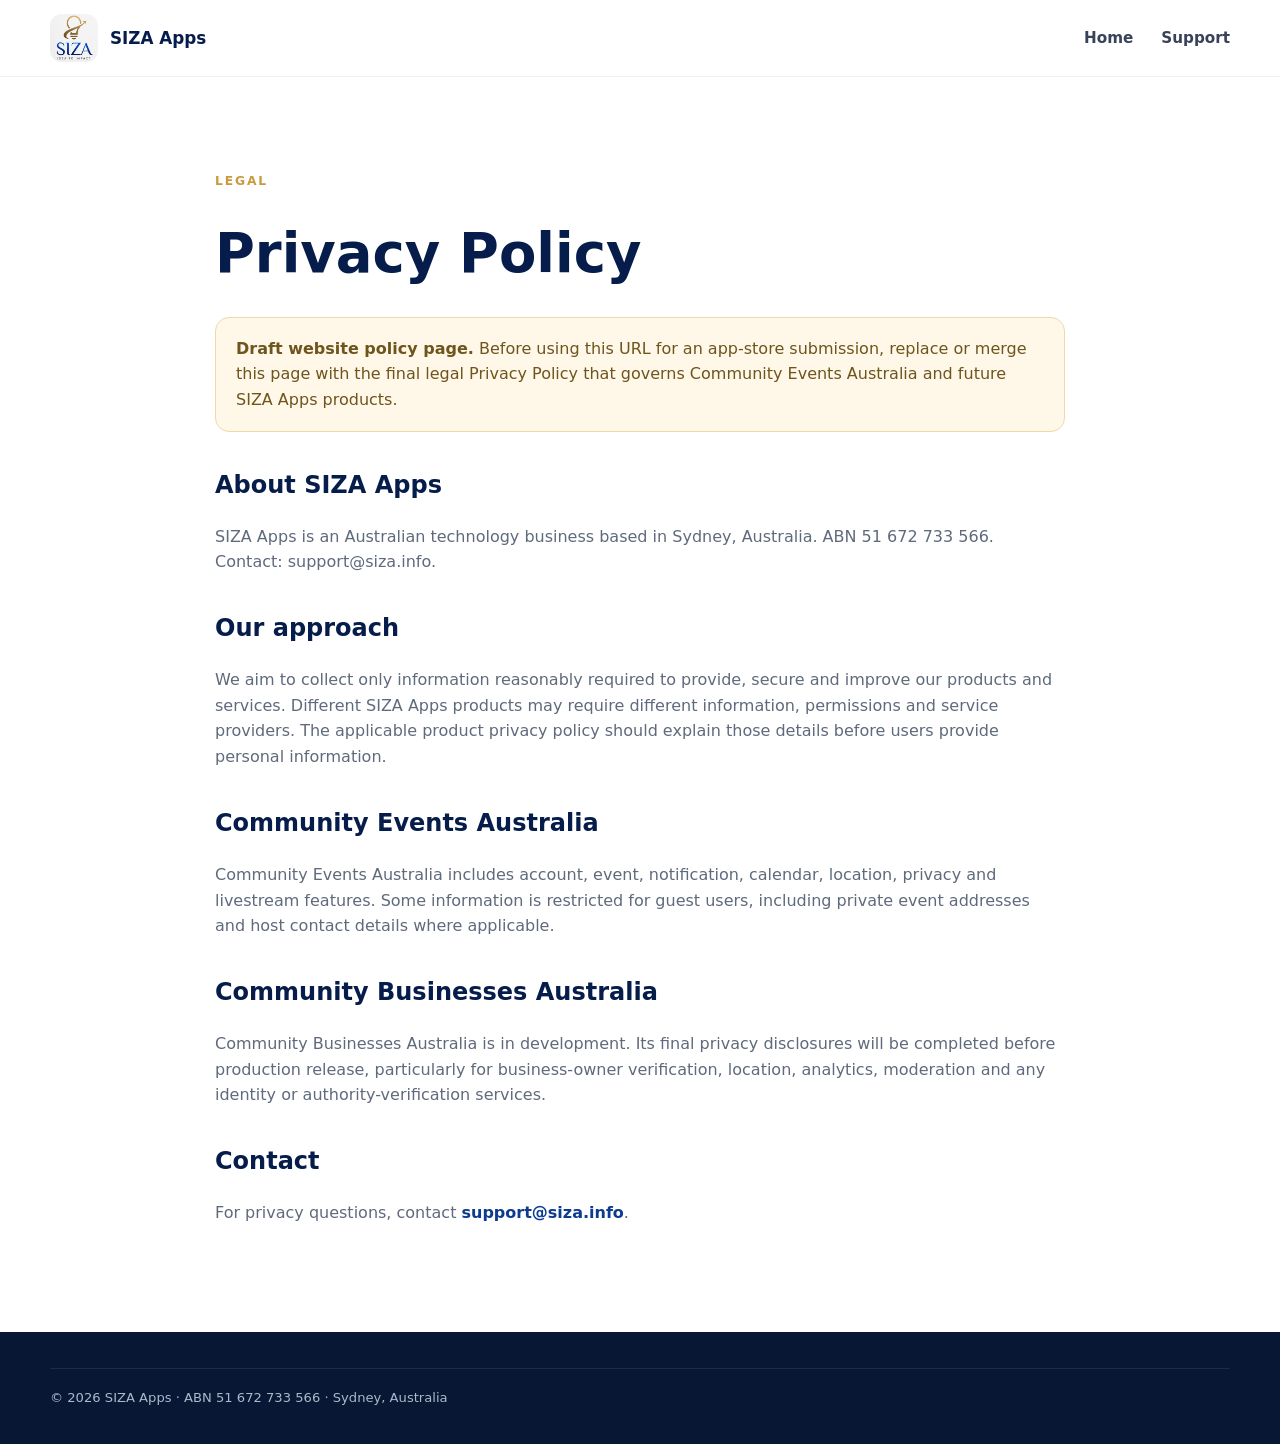
==== privacy.html @ bd419729 "Publish SIZA Apps website and fix app download link" ====
<!doctype html><html lang="en"><head><meta charset="utf-8"><meta name="viewport" content="width=device-width,initial-scale=1"><title>Privacy Policy | SIZA Apps</title><link rel="stylesheet" href="styles.css"></head><body>
<header class="site-header"><div class="container nav-wrap"><a class="brand" href="index.html"><img src="assets/siza-logo.jpg" alt="SIZA Apps"><span>SIZA Apps</span></a><nav class="site-nav" style="display:flex"><a href="index.html">Home</a><a href="support.html">Support</a></nav></div></header>
<main class="subpage"><div class="container content"><span class="section-kicker">Legal</span><h1>Privacy Policy</h1><div class="notice"><strong>Draft website policy page.</strong> Before using this URL for an app-store submission, replace or merge this page with the final legal Privacy Policy that governs Community Events Australia and future SIZA Apps products.</div>
<h2>About SIZA Apps</h2><p>SIZA Apps is an Australian technology business based in Sydney, Australia. ABN 51 672 733 566. Contact: support@siza.info.</p>
<h2>Our approach</h2><p>We aim to collect only information reasonably required to provide, secure and improve our products and services. Different SIZA Apps products may require different information, permissions and service providers. The applicable product privacy policy should explain those details before users provide personal information.</p>
<h2>Community Events Australia</h2><p>Community Events Australia includes account, event, notification, calendar, location, privacy and livestream features. Some information is restricted for guest users, including private event addresses and host contact details where applicable.</p>
<h2>Community Businesses Australia</h2><p>Community Businesses Australia is in development. Its final privacy disclosures will be completed before production release, particularly for business-owner verification, location, analytics, moderation and any identity or authority-verification services.</p>
<h2>Contact</h2><p>For privacy questions, contact <a class="text-link" href="mailto:support@siza.info">support@siza.info</a>.</p></div></main>
<footer class="site-footer"><div class="container footer-meta">© 2026 SIZA Apps · ABN 51 672 733 566 · Sydney, Australia</div></footer></body></html>
---- styles.css ----
:root{
  --blue:#0d3b8f;
  --blue-dark:#061d4b;
  --blue-mid:#1257c5;
  --gold:#c99a3f;
  --gold-light:#e3bf72;
  --ink:#162033;
  --muted:#647083;
  --cream:#fbfaf7;
  --line:#e5e8ef;
  --teal:#0b7e77;
  --white:#fff;
  --shadow:0 24px 70px rgba(11,36,84,.12);
  --radius:28px;
}
*{box-sizing:border-box}
html{scroll-behavior:smooth}
body{margin:0;font-family:Inter,ui-sans-serif,system-ui,-apple-system,BlinkMacSystemFont,"Segoe UI",sans-serif;color:var(--ink);background:#fff;line-height:1.6}
img{max-width:100%;display:block}
a{color:inherit;text-decoration:none}
.container{width:min(1180px,calc(100% - 40px));margin:0 auto}
.site-header{position:sticky;top:0;z-index:50;background:rgba(255,255,255,.92);backdrop-filter:blur(16px);border-bottom:1px solid rgba(13,59,143,.08)}
.nav-wrap{min-height:76px;display:flex;align-items:center;justify-content:space-between;gap:24px}
.brand{display:flex;align-items:center;gap:12px;font-weight:800;color:var(--blue-dark);font-size:1.05rem}.brand img{width:48px;height:48px;object-fit:cover;border-radius:12px}
.site-nav{display:flex;align-items:center;gap:28px;font-size:.95rem;font-weight:650}.site-nav a{color:#384359}.site-nav a:hover{color:var(--blue)}.nav-cta{padding:11px 17px;border-radius:999px;background:var(--blue);color:white!important;box-shadow:0 8px 25px rgba(13,59,143,.2)}
.nav-toggle{display:none;border:1px solid var(--line);background:#fff;border-radius:12px;padding:8px 12px;font-weight:700}
.hero{position:relative;overflow:hidden;padding:100px 0 90px;background:linear-gradient(135deg,#fff 0%,#faf8f2 54%,#f4f7ff 100%)}
.hero-grid{display:grid;grid-template-columns:1.05fr .95fr;gap:72px;align-items:center}.hero-copy{position:relative;z-index:2}.eyebrow,.section-kicker{display:inline-block;text-transform:uppercase;letter-spacing:.15em;font-weight:800;font-size:.77rem;color:var(--gold);margin-bottom:18px}.section-kicker.light{color:#f2cf82}
.hero h1{font-size:clamp(3.5rem,7vw,6.7rem);line-height:.94;letter-spacing:-.055em;margin:0 0 28px;color:var(--blue-dark)}.hero h1 span{background:linear-gradient(120deg,var(--gold),#9f7125);-webkit-background-clip:text;background-clip:text;color:transparent}.hero-lead{font-size:1.28rem;max-width:650px;color:#4e5b70;margin:0 0 30px}.hero-actions{display:flex;gap:14px;flex-wrap:wrap}.btn{display:inline-flex;align-items:center;justify-content:center;min-height:50px;padding:0 20px;border-radius:14px;font-weight:800;transition:.2s ease}.btn:hover{transform:translateY(-2px)}.btn-primary{background:linear-gradient(135deg,var(--blue),var(--blue-mid));color:white;box-shadow:0 12px 28px rgba(18,87,197,.22)}.btn-secondary{border:1px solid #cdd5e2;background:#fff;color:var(--blue-dark)}.hero-note{margin-top:26px;color:#7a8494;font-size:.93rem}.hero-card{background:#fff;padding:24px;border-radius:34px;box-shadow:var(--shadow);border:1px solid rgba(201,154,63,.15);transform:rotate(1deg)}.hero-card img{border-radius:22px}
.hero-glow{position:absolute;border-radius:50%;filter:blur(10px);opacity:.5}.hero-glow-a{width:360px;height:360px;background:rgba(201,154,63,.16);right:-130px;top:80px}.hero-glow-b{width:280px;height:280px;background:rgba(18,87,197,.10);left:-100px;bottom:-50px}
.section{padding:94px 0}.intro-strip{padding:70px 0;background:var(--blue-dark);color:white}.intro-grid{display:grid;grid-template-columns:.9fr 1.1fr;gap:80px;align-items:start}.intro-grid h2{margin:0;font-size:2.3rem;line-height:1.15}.intro-grid p{margin:34px 0 0;color:#cfd8ea;font-size:1.12rem}.section-heading{max-width:760px;margin-bottom:44px}.section-heading h2,.about-card h2,.showcase-copy h2,.vision-section h2,.contact-card h2{font-size:clamp(2.2rem,4vw,3.6rem);line-height:1.07;letter-spacing:-.035em;margin:0 0 16px;color:var(--blue-dark)}.section-heading p{font-size:1.08rem;color:var(--muted);margin:0}
.product-card{border:1px solid var(--line);border-radius:var(--radius);overflow:hidden;background:white;box-shadow:0 18px 50px rgba(20,43,90,.08);margin-bottom:36px}.product-live{display:grid;grid-template-columns:.95fr 1.25fr}.product-copy{padding:48px}.product-copy h3{font-size:2.35rem;line-height:1.1;margin:12px 0 8px;color:var(--blue-dark)}.product-tagline{font-size:1.15rem;font-weight:750;color:var(--teal);margin:0 0 18px}.product-copy>p:not(.product-tagline){color:var(--muted)}.status-pill{display:inline-flex;padding:7px 11px;border-radius:999px;font-size:.74rem;text-transform:uppercase;letter-spacing:.09em;font-weight:900}.status-pill.live{background:#e8f8ef;color:#087d43}.status-pill.building{background:#fff4da;color:#8f6309}.landscape-media{display:flex;align-items:center;background:#f4fbfa}.landscape-media img{width:100%;height:100%;object-fit:cover}.feature-grid{display:grid;grid-template-columns:1fr 1fr;gap:12px;margin:26px 0}.feature-grid div{padding:14px 0;border-bottom:1px solid var(--line)}.feature-grid strong,.feature-grid span{display:block}.feature-grid strong{font-size:.94rem}.feature-grid span{font-size:.82rem;color:#7b8493;margin-top:2px}.product-actions{display:flex;gap:18px;align-items:center;flex-wrap:wrap;margin-top:26px}.text-link{font-weight:800;color:var(--blue)}
.business-card{display:grid;grid-template-columns:.72fr 1.28fr;background:linear-gradient(135deg,#f8f6ef,#fff)}.business-visual{min-height:100%;display:flex;flex-direction:column;align-items:center;justify-content:center;gap:20px;background:radial-gradient(circle at 30% 30%,rgba(201,154,63,.22),transparent 35%),linear-gradient(145deg,var(--blue-dark),#0f4aa2);padding:40px}.directory-icon{width:160px;height:160px;border-radius:38px;border:2px solid rgba(255,255,255,.3);display:grid;place-items:center;font-size:3.8rem;font-weight:900;color:white;box-shadow:inset 0 0 0 12px rgba(255,255,255,.05)}.business-bars{display:flex;gap:10px}.business-bars span{width:32px;height:8px;border-radius:99px;background:var(--gold-light)}
.vision-section{background:linear-gradient(135deg,var(--blue-dark),#0c3d8f);color:white}.vision-grid{display:grid;grid-template-columns:1fr .85fr;gap:80px;align-items:center}.vision-section h2{color:white}.vision-section p{color:#d2dcf0;font-size:1.08rem}.ecosystem{display:flex;flex-direction:column;align-items:center;gap:8px}.eco-node{width:min(100%,390px);padding:15px 22px;border:1px solid rgba(255,255,255,.15);border-radius:16px;background:rgba(255,255,255,.07);text-align:center;font-weight:800}.eco-node.accent{background:linear-gradient(135deg,#d1a64d,#b58128);color:#15100a;border:none}.ecosystem>span{color:#dcb761;font-weight:900}
.showcase-grid{display:grid;grid-template-columns:.9fr 1.1fr;gap:70px;align-items:center}.showcase-media img{border-radius:26px;box-shadow:var(--shadow)}.check-list{list-style:none;padding:0;margin:28px 0 0}.check-list li{position:relative;padding:10px 0 10px 34px;border-bottom:1px solid var(--line)}.check-list li:before{content:"✓";position:absolute;left:0;top:10px;width:22px;height:22px;border-radius:50%;display:grid;place-items:center;background:#eaf5ef;color:#0b8148;font-size:.8rem;font-weight:900}
.roadmap-section{background:#fbfcff}.roadmap-grid{display:grid;grid-template-columns:repeat(4,1fr);gap:18px}.roadmap-step{background:white;border:1px solid var(--line);border-radius:22px;padding:28px;min-height:270px;box-shadow:0 12px 35px rgba(20,43,90,.05)}.step-no{font-size:2.4rem;font-weight:900;color:#dce3ef;display:block}.step-status{display:inline-block;margin:12px 0 20px;padding:5px 8px;border-radius:7px;font-size:.7rem;text-transform:uppercase;letter-spacing:.08em;font-weight:900}.step-status.done{background:#e8f8ef;color:#087d43}.step-status.progress{background:#fff4da;color:#8f6309}.step-status.planned{background:#edf3ff;color:#265bad}.step-status.future{background:#f2edf9;color:#6b49a0}.roadmap-step h3{font-size:1.6rem;margin:0 0 5px;color:var(--blue-dark)}.roadmap-step p{font-weight:800;margin:0 0 14px}.roadmap-step small{color:var(--muted)}
.about-section{padding-top:105px}.about-grid{display:grid;grid-template-columns:1.2fr .8fr;gap:34px}.about-card,.details-card{border-radius:var(--radius);padding:44px}.about-card{background:#f8f9fc}.about-card p{color:var(--muted);font-size:1.05rem}.details-card{background:var(--blue-dark);color:white}.details-card div{display:flex;justify-content:space-between;gap:24px;padding:16px 0;border-bottom:1px solid rgba(255,255,255,.12)}.details-card div:last-child{border-bottom:0}.details-card span{color:#aebbd2}.details-card strong{text-align:right}
.contact-section{padding-top:20px}.contact-card{background:linear-gradient(135deg,#0a2b6d,#0d4aa7);color:white;border-radius:32px;padding:48px;display:flex;justify-content:space-between;gap:40px;align-items:center}.contact-card h2{color:white;max-width:700px}.contact-card p{color:#d5def0}.contact-actions{display:flex;flex-direction:column;gap:12px;min-width:245px}.btn-gold{background:linear-gradient(135deg,#dfb85d,#bf8d32);color:#15100a}.btn-ghost{border:1px solid rgba(255,255,255,.28);color:white}
.site-footer{padding:36px 0;background:#071734;color:#aeb8ca}.footer-grid{display:grid;grid-template-columns:auto 1fr;gap:26px;align-items:center}.footer-brand{display:flex;align-items:center;gap:12px;color:white}.footer-brand img{width:52px;height:52px;object-fit:cover;border-radius:12px}.footer-brand div{display:flex;flex-direction:column}.footer-brand span{font-size:.78rem;color:#c8d0dc}.footer-links{display:flex;justify-content:flex-end;gap:22px;font-size:.9rem}.footer-links a:hover{color:white}.footer-meta{grid-column:1/-1;border-top:1px solid rgba(255,255,255,.09);padding-top:18px;font-size:.82rem}
.subpage{min-height:70vh;padding:90px 0}.subpage .content{max-width:850px}.subpage h1{font-size:3.4rem;color:var(--blue-dark);margin:0 0 20px}.subpage h2{margin-top:34px;color:var(--blue-dark)}.subpage p,.subpage li{color:#5f6a7c}.notice{padding:18px 20px;border-radius:14px;background:#fff8e8;border:1px solid #eed9a9;color:#6e541d}
.reveal{opacity:0;transform:translateY(20px);transition:opacity .7s ease,transform .7s ease}.reveal.visible{opacity:1;transform:none}.delay-1{transition-delay:.08s}.delay-2{transition-delay:.16s}.delay-3{transition-delay:.24s}
@media (max-width:980px){.site-nav{display:none;position:absolute;top:76px;left:20px;right:20px;flex-direction:column;align-items:stretch;gap:4px;padding:16px;background:white;border:1px solid var(--line);border-radius:16px;box-shadow:var(--shadow)}.site-nav.open{display:flex}.site-nav a{padding:10px 12px}.nav-toggle{display:block}.hero{padding-top:70px}.hero-grid,.intro-grid,.product-live,.business-card,.vision-grid,.showcase-grid,.about-grid{grid-template-columns:1fr}.hero-card{max-width:620px}.product-media{order:-1}.business-visual{min-height:320px}.roadmap-grid{grid-template-columns:1fr 1fr}.contact-card{flex-direction:column;align-items:flex-start}.contact-actions{width:100%;flex-direction:row;flex-wrap:wrap}.footer-grid{grid-template-columns:1fr}.footer-links{justify-content:flex-start}.footer-meta{grid-column:auto}}
@media (max-width:650px){.container{width:min(100% - 28px,1180px)}.hero{padding:56px 0 62px}.hero h1{font-size:3.5rem}.section{padding:68px 0}.intro-strip{padding:54px 0}.product-copy{padding:28px 22px}.product-copy h3{font-size:1.9rem}.feature-grid{grid-template-columns:1fr}.roadmap-grid{grid-template-columns:1fr}.roadmap-step{min-height:auto}.about-card,.details-card,.contact-card{padding:28px 22px}.details-card div{flex-direction:column;gap:3px}.details-card strong{text-align:left}.contact-actions{flex-direction:column}.btn{width:100%}.footer-links{flex-wrap:wrap}.hero-actions{flex-direction:column}.hero-card{padding:12px;border-radius:22px}.showcase-media{order:2}}
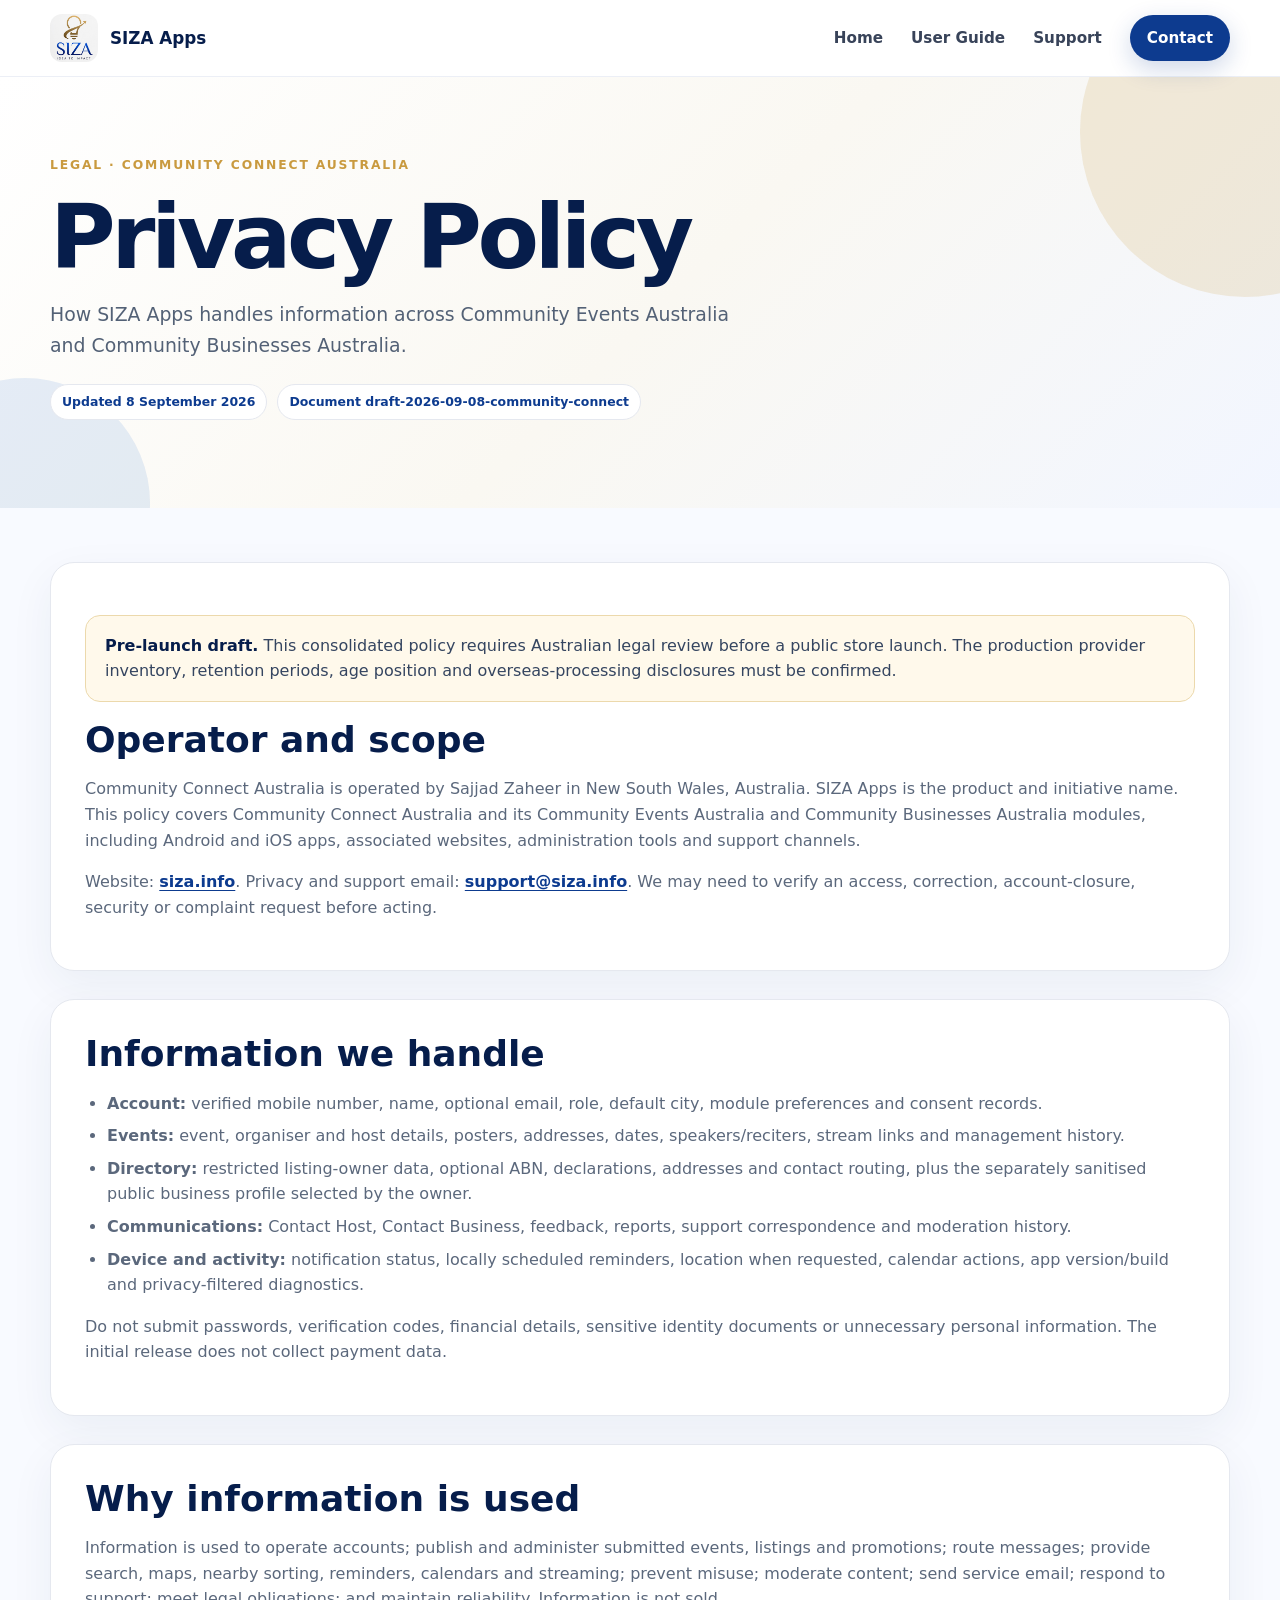
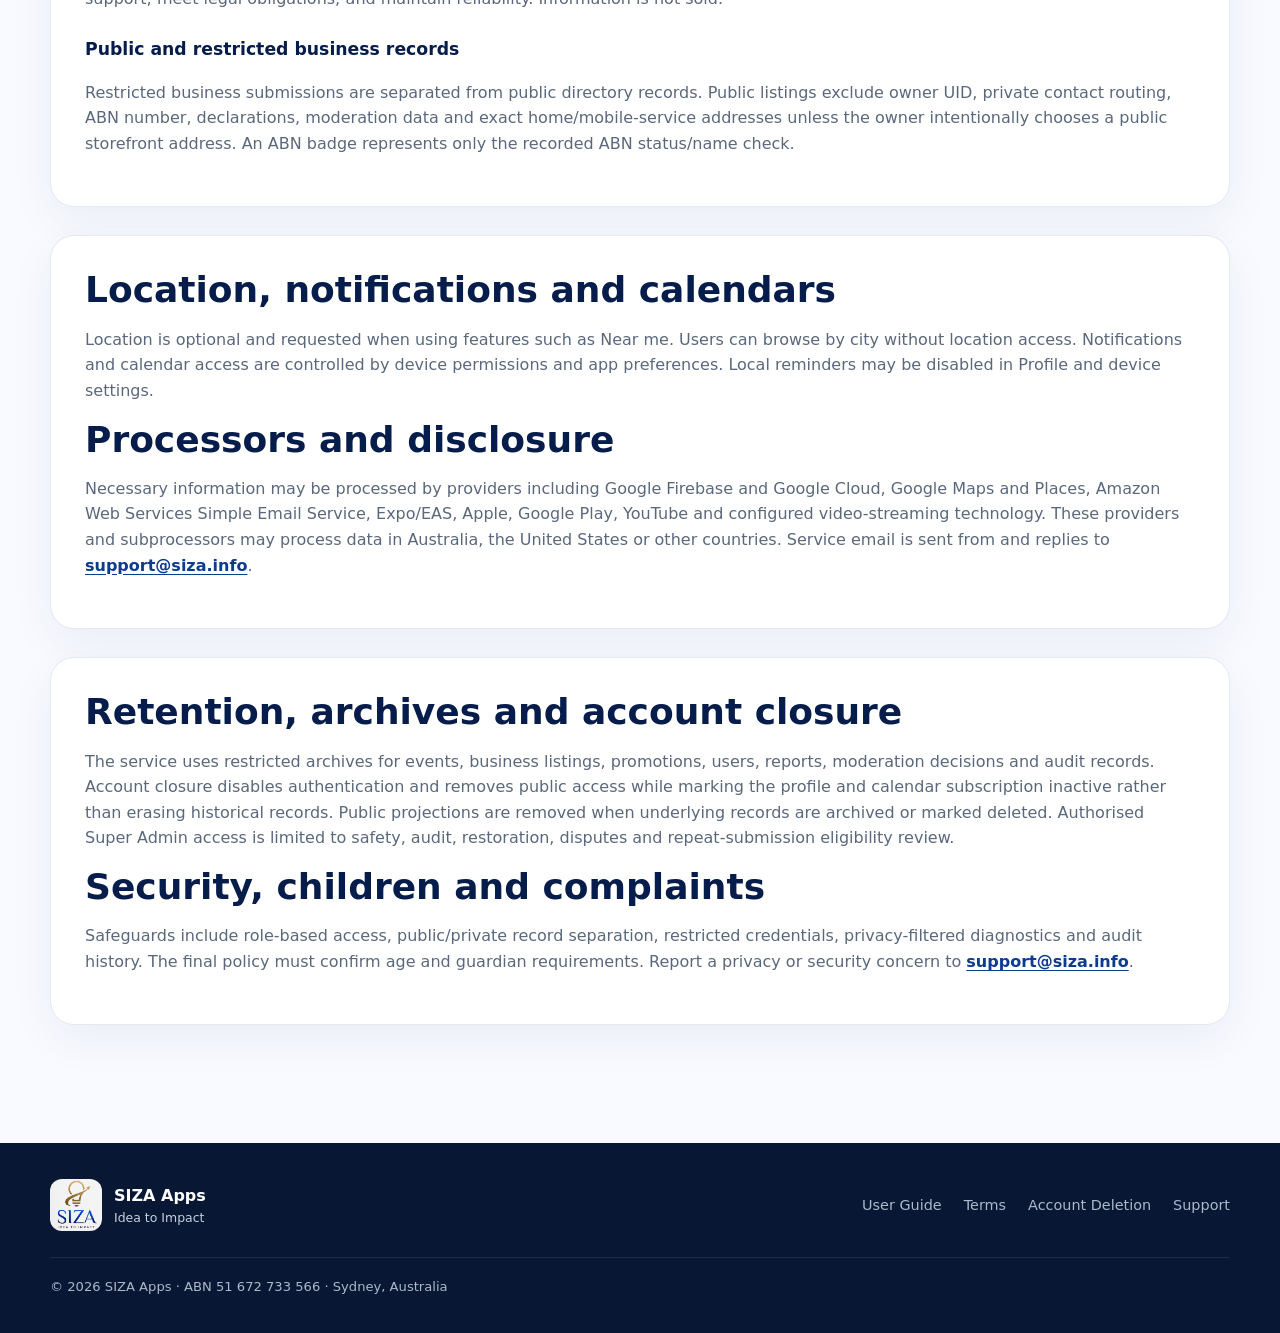
==== commit 5e82c04c: "Publish SIZA-themed Community Connect documentation" ====
--- a/privacy.html
+++ b/privacy.html
@@ -1,9 +1,9 @@
-<!doctype html><html lang="en"><head><meta charset="utf-8"><meta name="viewport" content="width=device-width,initial-scale=1"><title>Privacy Policy | SIZA Apps</title><link rel="stylesheet" href="styles.css"></head><body>
-<header class="site-header"><div class="container nav-wrap"><a class="brand" href="index.html"><img src="assets/siza-logo.jpg" alt="SIZA Apps"><span>SIZA Apps</span></a><nav class="site-nav" style="display:flex"><a href="index.html">Home</a><a href="support.html">Support</a></nav></div></header>
-<main class="subpage"><div class="container content"><span class="section-kicker">Legal</span><h1>Privacy Policy</h1><div class="notice"><strong>Draft website policy page.</strong> Before using this URL for an app-store submission, replace or merge this page with the final legal Privacy Policy that governs Community Events Australia and future SIZA Apps products.</div>
-<h2>About SIZA Apps</h2><p>SIZA Apps is an Australian technology business based in Sydney, Australia. ABN 51 672 733 566. Contact: support@siza.info.</p>
-<h2>Our approach</h2><p>We aim to collect only information reasonably required to provide, secure and improve our products and services. Different SIZA Apps products may require different information, permissions and service providers. The applicable product privacy policy should explain those details before users provide personal information.</p>
-<h2>Community Events Australia</h2><p>Community Events Australia includes account, event, notification, calendar, location, privacy and livestream features. Some information is restricted for guest users, including private event addresses and host contact details where applicable.</p>
-<h2>Community Businesses Australia</h2><p>Community Businesses Australia is in development. Its final privacy disclosures will be completed before production release, particularly for business-owner verification, location, analytics, moderation and any identity or authority-verification services.</p>
-<h2>Contact</h2><p>For privacy questions, contact <a class="text-link" href="mailto:support@siza.info">support@siza.info</a>.</p></div></main>
-<footer class="site-footer"><div class="container footer-meta">© 2026 SIZA Apps · ABN 51 672 733 566 · Sydney, Australia</div></footer></body></html>
+<!doctype html><html lang="en"><head><meta charset="utf-8"><meta name="viewport" content="width=device-width,initial-scale=1"><meta name="theme-color" content="#0d3b8f"><title>Privacy Policy | Community Connect Australia | SIZA Apps</title><link rel="icon" href="assets/siza-logo.jpg"><link rel="stylesheet" href="styles.css"><link rel="stylesheet" href="docs/docs.css"></head><body>
+<header class="site-header"><div class="container nav-wrap"><a class="brand" href="index.html"><img src="assets/siza-logo.jpg" alt="SIZA Apps"><span>SIZA Apps</span></a><button class="nav-toggle" aria-expanded="false" aria-controls="site-nav">Menu</button><nav id="site-nav" class="site-nav"><a href="index.html">Home</a><a href="docs/user-guide.html">User Guide</a><a href="support.html">Support</a><a class="nav-cta" href="mailto:support@siza.info">Contact</a></nav></div></header>
+<main><section class="docs-hero"><div class="container"><span class="section-kicker">Legal · Community Connect Australia</span><h1>Privacy Policy</h1><p>How SIZA Apps handles information across Community Events Australia and Community Businesses Australia.</p><div class="docs-meta"><span class="docs-pill">Updated 8 September 2026</span><span class="docs-pill">Document draft-2026-09-08-community-connect</span></div></div></section><section class="docs-main"><div class="container docs-content">
+<section class="doc-section"><div class="callout gold"><strong>Pre-launch draft.</strong> This consolidated policy requires Australian legal review before a public store launch. The production provider inventory, retention periods, age position and overseas-processing disclosures must be confirmed.</div><h2>Operator and scope</h2><p>Community Connect Australia is operated by Sajjad Zaheer in New South Wales, Australia. SIZA Apps is the product and initiative name. This policy covers Community Connect Australia and its Community Events Australia and Community Businesses Australia modules, including Android and iOS apps, associated websites, administration tools and support channels.</p><p>Website: <a href="https://siza.info">siza.info</a>. Privacy and support email: <a href="mailto:support@siza.info">support@siza.info</a>. We may need to verify an access, correction, account-closure, security or complaint request before acting.</p></section>
+<section class="doc-section"><h2>Information we handle</h2><ul><li><strong>Account:</strong> verified mobile number, name, optional email, role, default city, module preferences and consent records.</li><li><strong>Events:</strong> event, organiser and host details, posters, addresses, dates, speakers/reciters, stream links and management history.</li><li><strong>Directory:</strong> restricted listing-owner data, optional ABN, declarations, addresses and contact routing, plus the separately sanitised public business profile selected by the owner.</li><li><strong>Communications:</strong> Contact Host, Contact Business, feedback, reports, support correspondence and moderation history.</li><li><strong>Device and activity:</strong> notification status, locally scheduled reminders, location when requested, calendar actions, app version/build and privacy-filtered diagnostics.</li></ul><p>Do not submit passwords, verification codes, financial details, sensitive identity documents or unnecessary personal information. The initial release does not collect payment data.</p></section>
+<section class="doc-section"><h2>Why information is used</h2><p>Information is used to operate accounts; publish and administer submitted events, listings and promotions; route messages; provide search, maps, nearby sorting, reminders, calendars and streaming; prevent misuse; moderate content; send service email; respond to support; meet legal obligations; and maintain reliability. Information is not sold.</p><h3>Public and restricted business records</h3><p>Restricted business submissions are separated from public directory records. Public listings exclude owner UID, private contact routing, ABN number, declarations, moderation data and exact home/mobile-service addresses unless the owner intentionally chooses a public storefront address. An ABN badge represents only the recorded ABN status/name check.</p></section>
+<section class="doc-section"><h2>Location, notifications and calendars</h2><p>Location is optional and requested when using features such as Near me. Users can browse by city without location access. Notifications and calendar access are controlled by device permissions and app preferences. Local reminders may be disabled in Profile and device settings.</p><h2>Processors and disclosure</h2><p>Necessary information may be processed by providers including Google Firebase and Google Cloud, Google Maps and Places, Amazon Web Services Simple Email Service, Expo/EAS, Apple, Google Play, YouTube and configured video-streaming technology. These providers and subprocessors may process data in Australia, the United States or other countries. Service email is sent from and replies to <a href="mailto:support@siza.info">support@siza.info</a>.</p></section>
+<section class="doc-section"><h2>Retention, archives and account closure</h2><p>The service uses restricted archives for events, business listings, promotions, users, reports, moderation decisions and audit records. Account closure disables authentication and removes public access while marking the profile and calendar subscription inactive rather than erasing historical records. Public projections are removed when underlying records are archived or marked deleted. Authorised Super Admin access is limited to safety, audit, restoration, disputes and repeat-submission eligibility review.</p><h2>Security, children and complaints</h2><p>Safeguards include role-based access, public/private record separation, restricted credentials, privacy-filtered diagnostics and audit history. The final policy must confirm age and guardian requirements. Report a privacy or security concern to <a href="mailto:support@siza.info">support@siza.info</a>.</p></section>
+</div></section></main><footer class="site-footer"><div class="container footer-grid"><div class="footer-brand"><img src="assets/siza-logo.jpg" alt="SIZA Apps"><div><strong>SIZA Apps</strong><span>Idea to Impact</span></div></div><div class="footer-links"><a href="docs/user-guide.html">User Guide</a><a href="terms.html">Terms</a><a href="delete-account.html">Account Deletion</a><a href="support.html">Support</a></div><div class="footer-meta">© 2026 SIZA Apps · ABN 51 672 733 566 · Sydney, Australia</div></div></footer><script src="script.js"></script></body></html>
--- a/styles.css
+++ b/styles.css
@@ -40,4 +40,4 @@
 .subpage{min-height:70vh;padding:90px 0}.subpage .content{max-width:850px}.subpage h1{font-size:3.4rem;color:var(--blue-dark);margin:0 0 20px}.subpage h2{margin-top:34px;color:var(--blue-dark)}.subpage p,.subpage li{color:#5f6a7c}.notice{padding:18px 20px;border-radius:14px;background:#fff8e8;border:1px solid #eed9a9;color:#6e541d}
 .reveal{opacity:0;transform:translateY(20px);transition:opacity .7s ease,transform .7s ease}.reveal.visible{opacity:1;transform:none}.delay-1{transition-delay:.08s}.delay-2{transition-delay:.16s}.delay-3{transition-delay:.24s}
 @media (max-width:980px){.site-nav{display:none;position:absolute;top:76px;left:20px;right:20px;flex-direction:column;align-items:stretch;gap:4px;padding:16px;background:white;border:1px solid var(--line);border-radius:16px;box-shadow:var(--shadow)}.site-nav.open{display:flex}.site-nav a{padding:10px 12px}.nav-toggle{display:block}.hero{padding-top:70px}.hero-grid,.intro-grid,.product-live,.business-card,.vision-grid,.showcase-grid,.about-grid{grid-template-columns:1fr}.hero-card{max-width:620px}.product-media{order:-1}.business-visual{min-height:320px}.roadmap-grid{grid-template-columns:1fr 1fr}.contact-card{flex-direction:column;align-items:flex-start}.contact-actions{width:100%;flex-direction:row;flex-wrap:wrap}.footer-grid{grid-template-columns:1fr}.footer-links{justify-content:flex-start}.footer-meta{grid-column:auto}}
-@media (max-width:650px){.container{width:min(100% - 28px,1180px)}.hero{padding:56px 0 62px}.hero h1{font-size:3.5rem}.section{padding:68px 0}.intro-strip{padding:54px 0}.product-copy{padding:28px 22px}.product-copy h3{font-size:1.9rem}.feature-grid{grid-template-columns:1fr}.roadmap-grid{grid-template-columns:1fr}.roadmap-step{min-height:auto}.about-card,.details-card,.contact-card{padding:28px 22px}.details-card div{flex-direction:column;gap:3px}.details-card strong{text-align:left}.contact-actions{flex-direction:column}.btn{width:100%}.footer-links{flex-wrap:wrap}.hero-actions{flex-direction:column}.hero-card{padding:12px;border-radius:22px}.showcase-media{order:2}}
+@media (max-width:650px){.container{width:min(1180px,calc(100% - 28px))}.hero{padding:56px 0 62px}.hero h1{font-size:3.5rem}.section{padding:68px 0}.intro-strip{padding:54px 0}.product-copy{padding:28px 22px}.product-copy h3{font-size:1.9rem}.feature-grid{grid-template-columns:1fr}.roadmap-grid{grid-template-columns:1fr}.roadmap-step{min-height:auto}.about-card,.details-card,.contact-card{padding:28px 22px}.details-card div{flex-direction:column;gap:3px}.details-card strong{text-align:left}.contact-actions{flex-direction:column}.btn{width:100%}.footer-links{flex-wrap:wrap}.hero-actions{flex-direction:column}.hero-card{padding:12px;border-radius:22px}.showcase-media{order:2}}
--- a/docs/docs.css
+++ b/docs/docs.css
@@ -0,0 +1,9 @@
+.docs-hero{position:relative;overflow:hidden;padding:74px 0 88px;background:linear-gradient(135deg,#fff 0%,#faf8f2 52%,#f2f6ff 100%)}
+.docs-hero:before,.docs-hero:after{content:"";position:absolute;border-radius:50%;pointer-events:none}.docs-hero:before{width:330px;height:330px;right:-130px;top:-110px;background:rgba(201,154,63,.17)}.docs-hero:after{width:250px;height:250px;left:-100px;bottom:-120px;background:rgba(18,87,197,.10)}
+.docs-hero .container{position:relative;z-index:1}.docs-hero h1{max-width:850px;margin:0 0 18px;color:var(--blue-dark);font-size:clamp(2.7rem,7vw,5.6rem);line-height:.98;letter-spacing:-.05em}.docs-hero p{max-width:720px;margin:0;color:#536176;font-size:1.18rem}.docs-meta{display:flex;gap:10px;flex-wrap:wrap;margin-top:24px}.docs-pill{padding:7px 11px;border-radius:999px;background:#fff;border:1px solid var(--line);color:var(--blue);font-size:.78rem;font-weight:800}
+.docs-main{padding:54px 0 90px;background:#f8faff}.docs-layout{display:grid;grid-template-columns:250px minmax(0,1fr);gap:34px;align-items:start}.docs-toc{position:sticky;top:96px;padding:22px;border-radius:20px;background:#fff;border:1px solid var(--line);box-shadow:0 15px 45px rgba(20,43,90,.07)}.docs-toc strong{display:block;color:var(--blue-dark);margin-bottom:10px}.docs-toc a{display:block;padding:7px 0;color:#526078;font-size:.9rem}.docs-toc a:hover{color:var(--blue)}
+.docs-content{min-width:0}.doc-section{scroll-margin-top:105px;margin-bottom:28px;padding:34px;border-radius:24px;background:#fff;border:1px solid var(--line);box-shadow:0 15px 45px rgba(20,43,90,.06)}.doc-section h2{margin:0 0 10px;color:var(--blue-dark);font-size:clamp(1.55rem,3vw,2.25rem);line-height:1.12}.doc-section h3{margin:24px 0 7px;color:var(--blue-dark);font-size:1.08rem}.doc-section p,.doc-section li{color:#5b687c}.doc-section ul,.doc-section ol{padding-left:22px}.doc-section li{margin:7px 0}.doc-section a{color:var(--blue);font-weight:800;text-decoration:underline;text-underline-offset:3px}.callout{margin:18px 0;padding:17px 19px;border-radius:15px;border:1px solid #d9e4f7;background:#f5f8ff;color:#354560}.callout strong{color:var(--blue-dark)}.callout.gold{border-color:#ecd9ac;background:#fff9eb}.callout.teal{border-color:#bfdfda;background:#effaf8}.callout.red{border-color:#f1c7c7;background:#fff4f4}
+.shot-grid{display:grid;grid-template-columns:repeat(2,minmax(0,1fr));gap:18px;margin:22px 0}.shot-grid.three{grid-template-columns:repeat(3,minmax(0,1fr))}.guide-shot{margin:0;padding:10px;border-radius:20px;background:#f6f8fb;border:1px solid var(--line)}.guide-shot img{width:100%;max-height:640px;object-fit:contain;border-radius:13px;background:#edf2f5}.guide-shot figcaption{padding:10px 5px 3px;color:#647083;font-size:.82rem;line-height:1.4}.link-cards{display:grid;grid-template-columns:repeat(2,minmax(0,1fr));gap:12px;margin-top:18px}.link-card{display:block;padding:18px;border-radius:16px;border:1px solid var(--line);background:#fbfcff}.link-card strong,.link-card span{display:block}.link-card strong{color:var(--blue-dark)}.link-card span{margin-top:3px;color:var(--muted);font-size:.86rem}
+.docs-footer-note{font-size:.84rem;color:#758196}.legal-list{display:grid;gap:10px;margin:16px 0}.legal-list>div{padding:16px 18px;border:1px solid var(--line);border-radius:14px;background:#fafbfe}.legal-list strong{display:block;color:var(--blue-dark)}
+@media(max-width:900px){.docs-layout{grid-template-columns:1fr}.docs-toc{position:static}.docs-toc nav{columns:2}}
+@media(max-width:650px){.docs-hero{padding:54px 0 64px}.docs-main{padding-top:28px}.doc-section{padding:24px 20px;border-radius:19px}.docs-toc nav{columns:1}.shot-grid,.shot-grid.three,.link-cards{grid-template-columns:1fr}.guide-shot img{max-height:590px}.docs-hero p{font-size:1rem}}
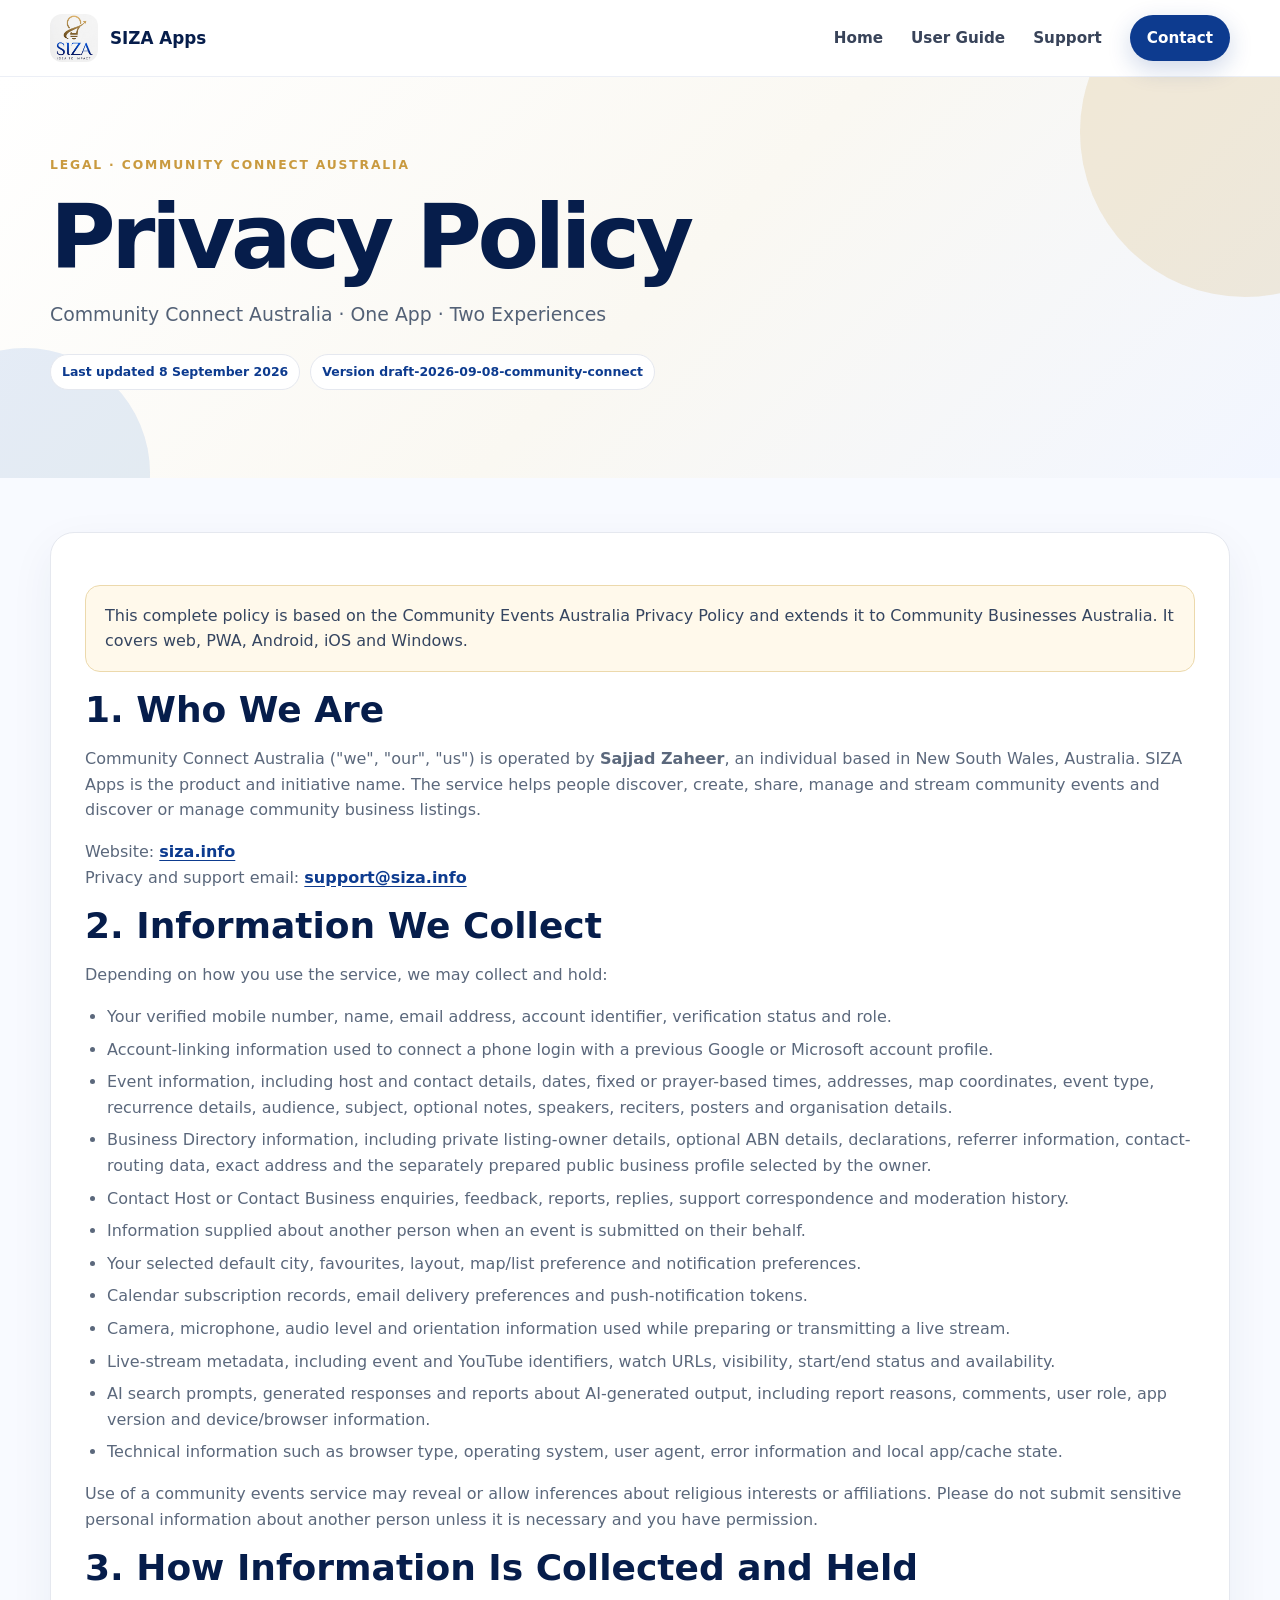
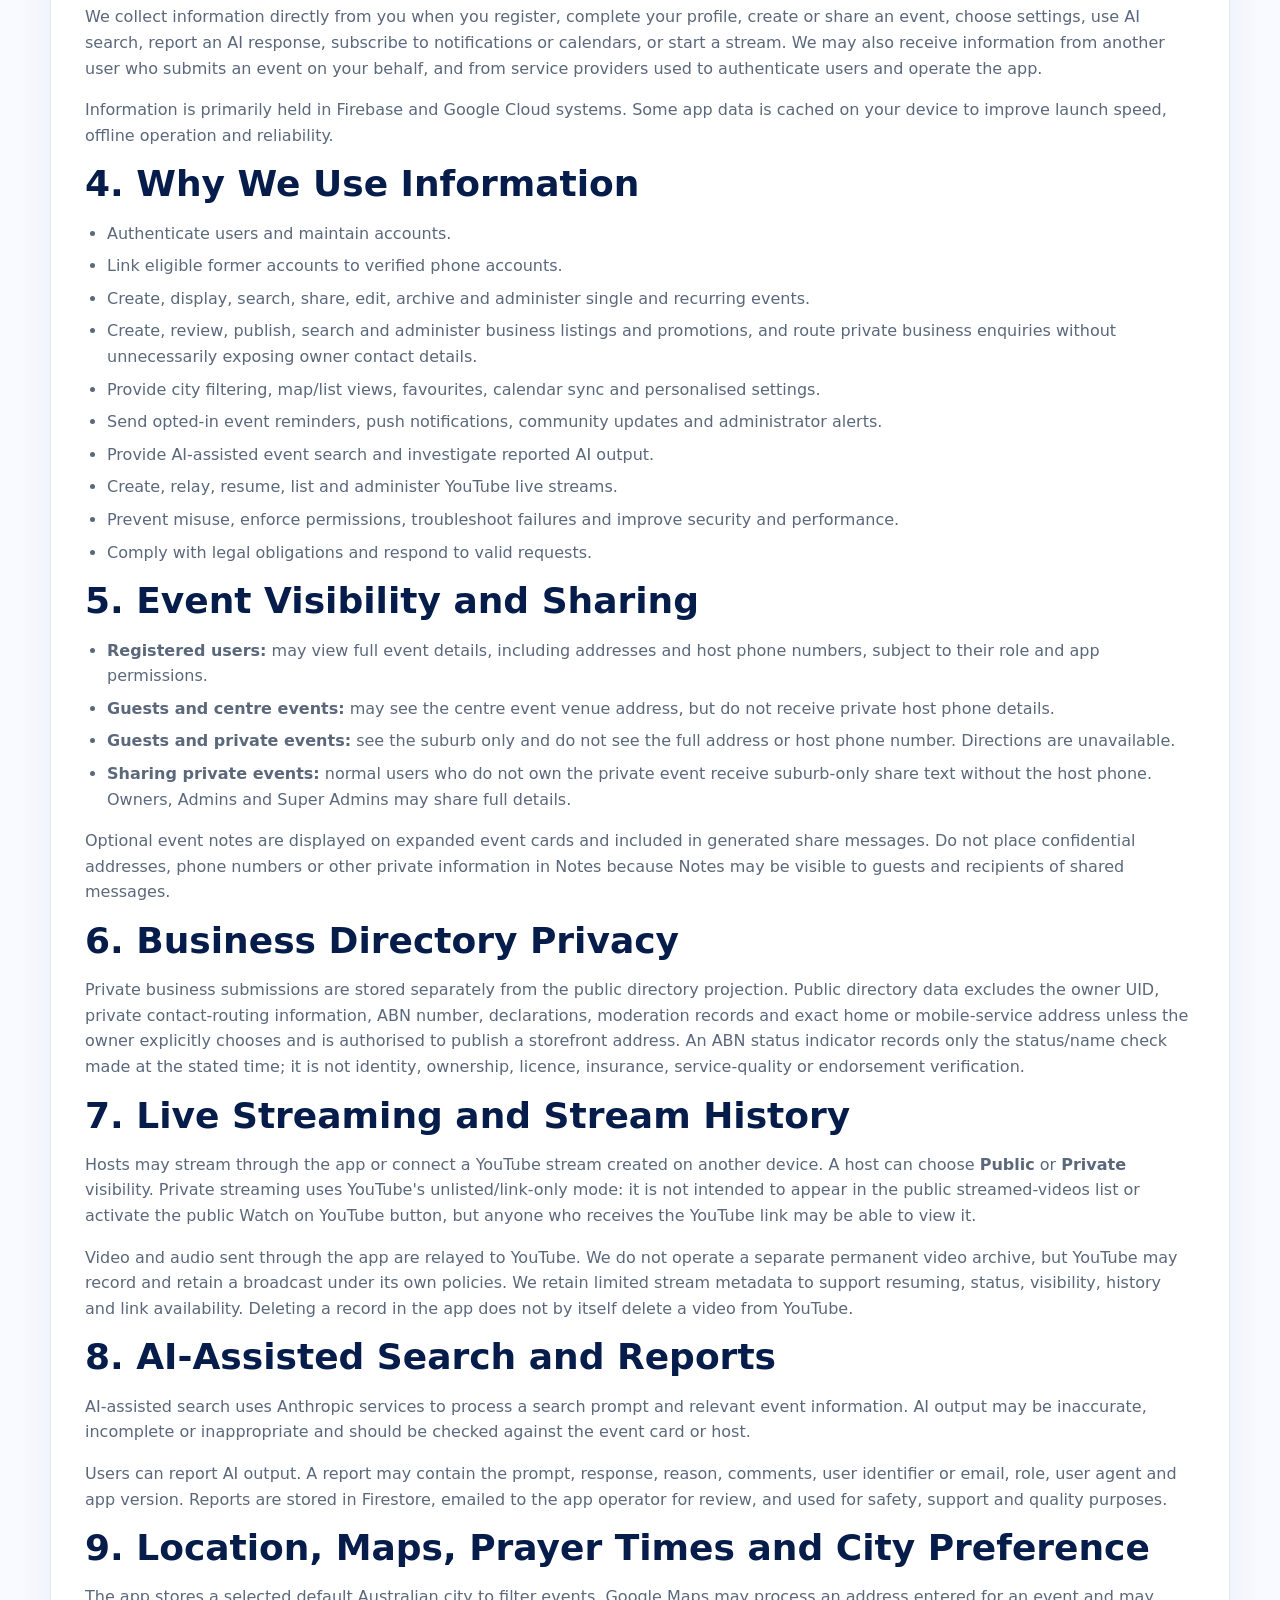
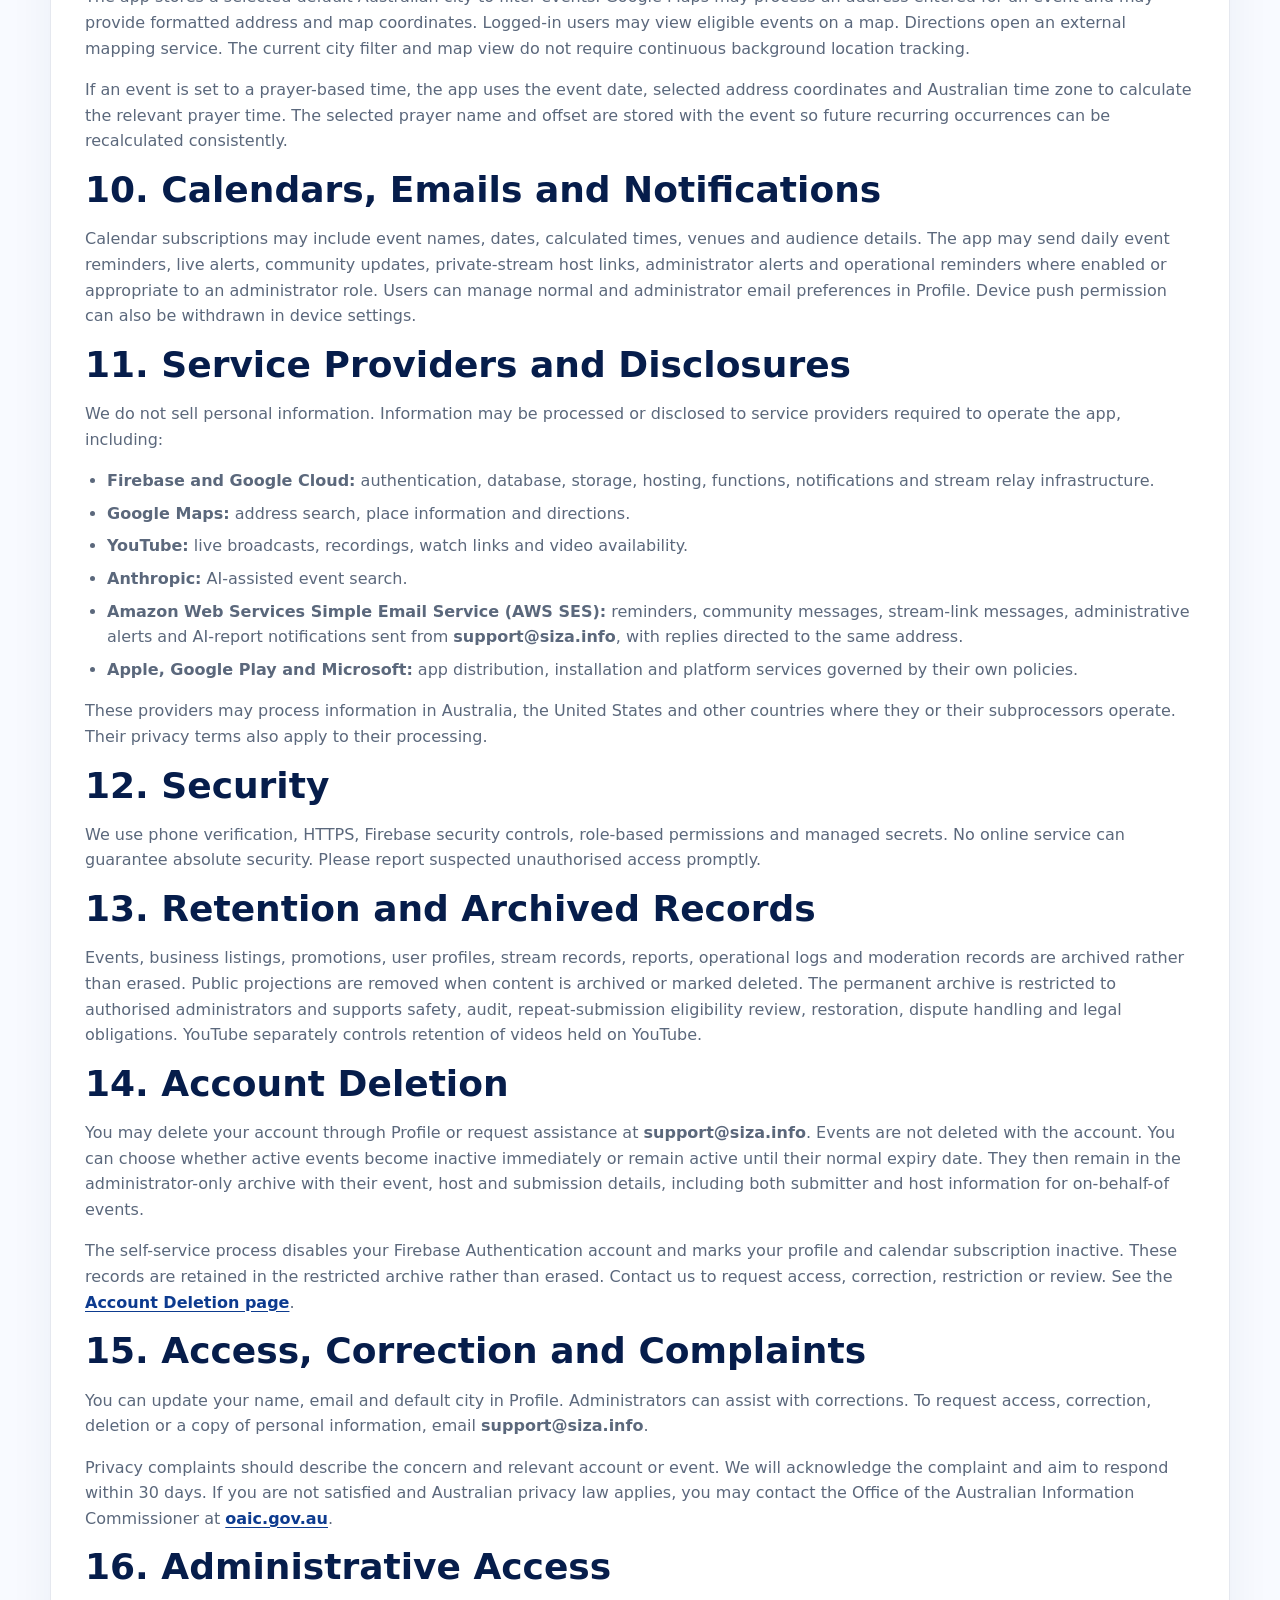
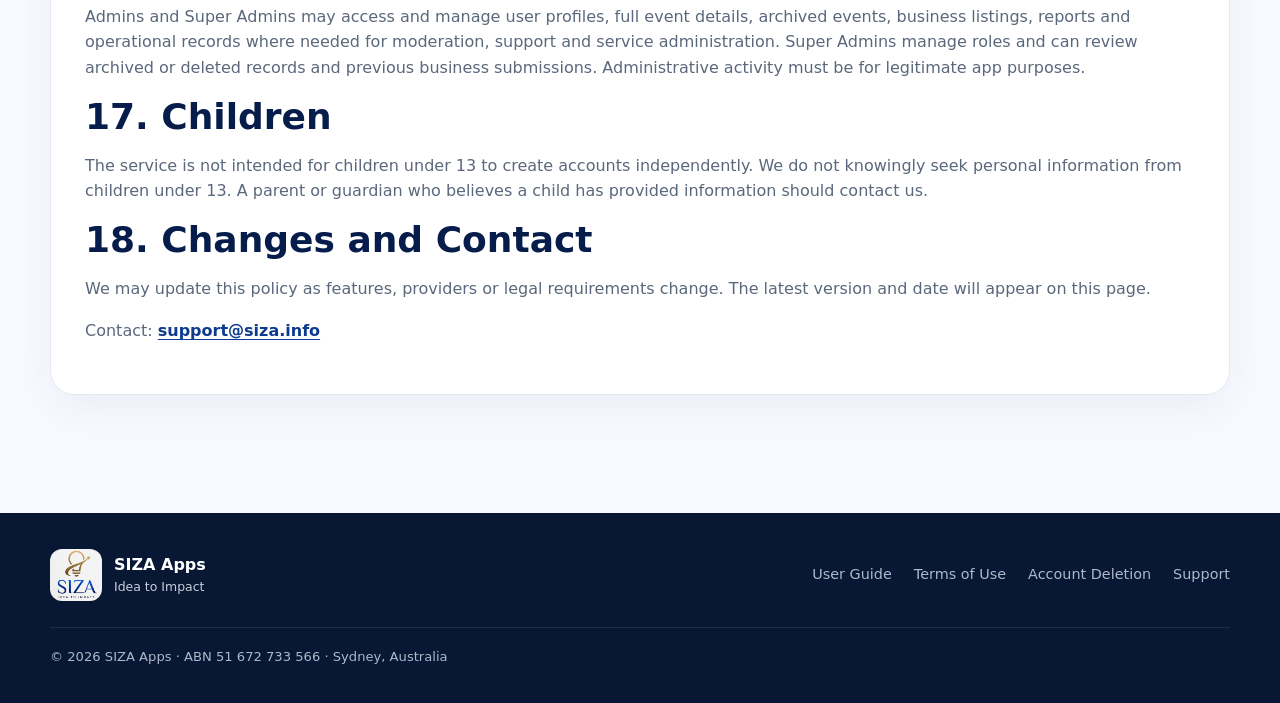
==== commit 8139ac29: "Restore complete Community Connect legal policies" ====
--- a/privacy.html
+++ b/privacy.html
@@ -1,9 +1,126 @@
-<!doctype html><html lang="en"><head><meta charset="utf-8"><meta name="viewport" content="width=device-width,initial-scale=1"><meta name="theme-color" content="#0d3b8f"><title>Privacy Policy | Community Connect Australia | SIZA Apps</title><link rel="icon" href="assets/siza-logo.jpg"><link rel="stylesheet" href="styles.css"><link rel="stylesheet" href="docs/docs.css"></head><body>
+<!doctype html>
+<html lang="en">
+<head>
+  <meta charset="utf-8">
+  <meta name="viewport" content="width=device-width,initial-scale=1">
+  <meta name="theme-color" content="#0d3b8f">
+  <title>Privacy Policy | Community Connect Australia | SIZA Apps</title>
+  <link rel="icon" href="assets/siza-logo.jpg">
+  <link rel="stylesheet" href="styles.css">
+  <link rel="stylesheet" href="docs/docs.css">
+</head>
+<body>
 <header class="site-header"><div class="container nav-wrap"><a class="brand" href="index.html"><img src="assets/siza-logo.jpg" alt="SIZA Apps"><span>SIZA Apps</span></a><button class="nav-toggle" aria-expanded="false" aria-controls="site-nav">Menu</button><nav id="site-nav" class="site-nav"><a href="index.html">Home</a><a href="docs/user-guide.html">User Guide</a><a href="support.html">Support</a><a class="nav-cta" href="mailto:support@siza.info">Contact</a></nav></div></header>
-<main><section class="docs-hero"><div class="container"><span class="section-kicker">Legal · Community Connect Australia</span><h1>Privacy Policy</h1><p>How SIZA Apps handles information across Community Events Australia and Community Businesses Australia.</p><div class="docs-meta"><span class="docs-pill">Updated 8 September 2026</span><span class="docs-pill">Document draft-2026-09-08-community-connect</span></div></div></section><section class="docs-main"><div class="container docs-content">
-<section class="doc-section"><div class="callout gold"><strong>Pre-launch draft.</strong> This consolidated policy requires Australian legal review before a public store launch. The production provider inventory, retention periods, age position and overseas-processing disclosures must be confirmed.</div><h2>Operator and scope</h2><p>Community Connect Australia is operated by Sajjad Zaheer in New South Wales, Australia. SIZA Apps is the product and initiative name. This policy covers Community Connect Australia and its Community Events Australia and Community Businesses Australia modules, including Android and iOS apps, associated websites, administration tools and support channels.</p><p>Website: <a href="https://siza.info">siza.info</a>. Privacy and support email: <a href="mailto:support@siza.info">support@siza.info</a>. We may need to verify an access, correction, account-closure, security or complaint request before acting.</p></section>
-<section class="doc-section"><h2>Information we handle</h2><ul><li><strong>Account:</strong> verified mobile number, name, optional email, role, default city, module preferences and consent records.</li><li><strong>Events:</strong> event, organiser and host details, posters, addresses, dates, speakers/reciters, stream links and management history.</li><li><strong>Directory:</strong> restricted listing-owner data, optional ABN, declarations, addresses and contact routing, plus the separately sanitised public business profile selected by the owner.</li><li><strong>Communications:</strong> Contact Host, Contact Business, feedback, reports, support correspondence and moderation history.</li><li><strong>Device and activity:</strong> notification status, locally scheduled reminders, location when requested, calendar actions, app version/build and privacy-filtered diagnostics.</li></ul><p>Do not submit passwords, verification codes, financial details, sensitive identity documents or unnecessary personal information. The initial release does not collect payment data.</p></section>
-<section class="doc-section"><h2>Why information is used</h2><p>Information is used to operate accounts; publish and administer submitted events, listings and promotions; route messages; provide search, maps, nearby sorting, reminders, calendars and streaming; prevent misuse; moderate content; send service email; respond to support; meet legal obligations; and maintain reliability. Information is not sold.</p><h3>Public and restricted business records</h3><p>Restricted business submissions are separated from public directory records. Public listings exclude owner UID, private contact routing, ABN number, declarations, moderation data and exact home/mobile-service addresses unless the owner intentionally chooses a public storefront address. An ABN badge represents only the recorded ABN status/name check.</p></section>
-<section class="doc-section"><h2>Location, notifications and calendars</h2><p>Location is optional and requested when using features such as Near me. Users can browse by city without location access. Notifications and calendar access are controlled by device permissions and app preferences. Local reminders may be disabled in Profile and device settings.</p><h2>Processors and disclosure</h2><p>Necessary information may be processed by providers including Google Firebase and Google Cloud, Google Maps and Places, Amazon Web Services Simple Email Service, Expo/EAS, Apple, Google Play, YouTube and configured video-streaming technology. These providers and subprocessors may process data in Australia, the United States or other countries. Service email is sent from and replies to <a href="mailto:support@siza.info">support@siza.info</a>.</p></section>
-<section class="doc-section"><h2>Retention, archives and account closure</h2><p>The service uses restricted archives for events, business listings, promotions, users, reports, moderation decisions and audit records. Account closure disables authentication and removes public access while marking the profile and calendar subscription inactive rather than erasing historical records. Public projections are removed when underlying records are archived or marked deleted. Authorised Super Admin access is limited to safety, audit, restoration, disputes and repeat-submission eligibility review.</p><h2>Security, children and complaints</h2><p>Safeguards include role-based access, public/private record separation, restricted credentials, privacy-filtered diagnostics and audit history. The final policy must confirm age and guardian requirements. Report a privacy or security concern to <a href="mailto:support@siza.info">support@siza.info</a>.</p></section>
-</div></section></main><footer class="site-footer"><div class="container footer-grid"><div class="footer-brand"><img src="assets/siza-logo.jpg" alt="SIZA Apps"><div><strong>SIZA Apps</strong><span>Idea to Impact</span></div></div><div class="footer-links"><a href="docs/user-guide.html">User Guide</a><a href="terms.html">Terms</a><a href="delete-account.html">Account Deletion</a><a href="support.html">Support</a></div><div class="footer-meta">© 2026 SIZA Apps · ABN 51 672 733 566 · Sydney, Australia</div></div></footer><script src="script.js"></script></body></html>
+<main>
+  <section class="docs-hero"><div class="container"><span class="section-kicker">Legal · Community Connect Australia</span><h1>Privacy Policy</h1><p>Community Connect Australia · One App · Two Experiences</p><div class="docs-meta"><span class="docs-pill">Last updated 8 September 2026</span><span class="docs-pill">Version draft-2026-09-08-community-connect</span></div></div></section>
+  <section class="docs-main"><div class="container docs-content"><article class="doc-section">
+    <div class="callout gold">This complete policy is based on the Community Events Australia Privacy Policy and extends it to Community Businesses Australia. It covers web, PWA, Android, iOS and Windows.</div>
+
+    <h2>1. Who We Are</h2>
+    <p>Community Connect Australia ("we", "our", "us") is operated by <strong>Sajjad Zaheer</strong>, an individual based in New South Wales, Australia. SIZA Apps is the product and initiative name. The service helps people discover, create, share, manage and stream community events and discover or manage community business listings.</p>
+    <p>Website: <a href="https://siza.info">siza.info</a><br>Privacy and support email: <a href="mailto:support@siza.info">support@siza.info</a></p>
+
+    <h2>2. Information We Collect</h2>
+    <p>Depending on how you use the service, we may collect and hold:</p>
+    <ul>
+      <li>Your verified mobile number, name, email address, account identifier, verification status and role.</li>
+      <li>Account-linking information used to connect a phone login with a previous Google or Microsoft account profile.</li>
+      <li>Event information, including host and contact details, dates, fixed or prayer-based times, addresses, map coordinates, event type, recurrence details, audience, subject, optional notes, speakers, reciters, posters and organisation details.</li>
+      <li>Business Directory information, including private listing-owner details, optional ABN details, declarations, referrer information, contact-routing data, exact address and the separately prepared public business profile selected by the owner.</li>
+      <li>Contact Host or Contact Business enquiries, feedback, reports, replies, support correspondence and moderation history.</li>
+      <li>Information supplied about another person when an event is submitted on their behalf.</li>
+      <li>Your selected default city, favourites, layout, map/list preference and notification preferences.</li>
+      <li>Calendar subscription records, email delivery preferences and push-notification tokens.</li>
+      <li>Camera, microphone, audio level and orientation information used while preparing or transmitting a live stream.</li>
+      <li>Live-stream metadata, including event and YouTube identifiers, watch URLs, visibility, start/end status and availability.</li>
+      <li>AI search prompts, generated responses and reports about AI-generated output, including report reasons, comments, user role, app version and device/browser information.</li>
+      <li>Technical information such as browser type, operating system, user agent, error information and local app/cache state.</li>
+    </ul>
+    <p>Use of a community events service may reveal or allow inferences about religious interests or affiliations. Please do not submit sensitive personal information about another person unless it is necessary and you have permission.</p>
+
+    <h2>3. How Information Is Collected and Held</h2>
+    <p>We collect information directly from you when you register, complete your profile, create or share an event, choose settings, use AI search, report an AI response, subscribe to notifications or calendars, or start a stream. We may also receive information from another user who submits an event on your behalf, and from service providers used to authenticate users and operate the app.</p>
+    <p>Information is primarily held in Firebase and Google Cloud systems. Some app data is cached on your device to improve launch speed, offline operation and reliability.</p>
+
+    <h2>4. Why We Use Information</h2>
+    <ul>
+      <li>Authenticate users and maintain accounts.</li>
+      <li>Link eligible former accounts to verified phone accounts.</li>
+      <li>Create, display, search, share, edit, archive and administer single and recurring events.</li>
+      <li>Create, review, publish, search and administer business listings and promotions, and route private business enquiries without unnecessarily exposing owner contact details.</li>
+      <li>Provide city filtering, map/list views, favourites, calendar sync and personalised settings.</li>
+      <li>Send opted-in event reminders, push notifications, community updates and administrator alerts.</li>
+      <li>Provide AI-assisted event search and investigate reported AI output.</li>
+      <li>Create, relay, resume, list and administer YouTube live streams.</li>
+      <li>Prevent misuse, enforce permissions, troubleshoot failures and improve security and performance.</li>
+      <li>Comply with legal obligations and respond to valid requests.</li>
+    </ul>
+
+    <h2>5. Event Visibility and Sharing</h2>
+    <ul>
+      <li><strong>Registered users:</strong> may view full event details, including addresses and host phone numbers, subject to their role and app permissions.</li>
+      <li><strong>Guests and centre events:</strong> may see the centre event venue address, but do not receive private host phone details.</li>
+      <li><strong>Guests and private events:</strong> see the suburb only and do not see the full address or host phone number. Directions are unavailable.</li>
+      <li><strong>Sharing private events:</strong> normal users who do not own the private event receive suburb-only share text without the host phone. Owners, Admins and Super Admins may share full details.</li>
+    </ul>
+    <p>Optional event notes are displayed on expanded event cards and included in generated share messages. Do not place confidential addresses, phone numbers or other private information in Notes because Notes may be visible to guests and recipients of shared messages.</p>
+
+    <h2>6. Business Directory Privacy</h2>
+    <p>Private business submissions are stored separately from the public directory projection. Public directory data excludes the owner UID, private contact-routing information, ABN number, declarations, moderation records and exact home or mobile-service address unless the owner explicitly chooses and is authorised to publish a storefront address. An ABN status indicator records only the status/name check made at the stated time; it is not identity, ownership, licence, insurance, service-quality or endorsement verification.</p>
+
+    <h2>7. Live Streaming and Stream History</h2>
+    <p>Hosts may stream through the app or connect a YouTube stream created on another device. A host can choose <strong>Public</strong> or <strong>Private</strong> visibility. Private streaming uses YouTube's unlisted/link-only mode: it is not intended to appear in the public streamed-videos list or activate the public Watch on YouTube button, but anyone who receives the YouTube link may be able to view it.</p>
+    <p>Video and audio sent through the app are relayed to YouTube. We do not operate a separate permanent video archive, but YouTube may record and retain a broadcast under its own policies. We retain limited stream metadata to support resuming, status, visibility, history and link availability. Deleting a record in the app does not by itself delete a video from YouTube.</p>
+
+    <h2>8. AI-Assisted Search and Reports</h2>
+    <p>AI-assisted search uses Anthropic services to process a search prompt and relevant event information. AI output may be inaccurate, incomplete or inappropriate and should be checked against the event card or host.</p>
+    <p>Users can report AI output. A report may contain the prompt, response, reason, comments, user identifier or email, role, user agent and app version. Reports are stored in Firestore, emailed to the app operator for review, and used for safety, support and quality purposes.</p>
+
+    <h2>9. Location, Maps, Prayer Times and City Preference</h2>
+    <p>The app stores a selected default Australian city to filter events. Google Maps may process an address entered for an event and may provide formatted address and map coordinates. Logged-in users may view eligible events on a map. Directions open an external mapping service. The current city filter and map view do not require continuous background location tracking.</p>
+    <p>If an event is set to a prayer-based time, the app uses the event date, selected address coordinates and Australian time zone to calculate the relevant prayer time. The selected prayer name and offset are stored with the event so future recurring occurrences can be recalculated consistently.</p>
+
+    <h2>10. Calendars, Emails and Notifications</h2>
+    <p>Calendar subscriptions may include event names, dates, calculated times, venues and audience details. The app may send daily event reminders, live alerts, community updates, private-stream host links, administrator alerts and operational reminders where enabled or appropriate to an administrator role. Users can manage normal and administrator email preferences in Profile. Device push permission can also be withdrawn in device settings.</p>
+
+    <h2>11. Service Providers and Disclosures</h2>
+    <p>We do not sell personal information. Information may be processed or disclosed to service providers required to operate the app, including:</p>
+    <ul>
+      <li><strong>Firebase and Google Cloud:</strong> authentication, database, storage, hosting, functions, notifications and stream relay infrastructure.</li>
+      <li><strong>Google Maps:</strong> address search, place information and directions.</li>
+      <li><strong>YouTube:</strong> live broadcasts, recordings, watch links and video availability.</li>
+      <li><strong>Anthropic:</strong> AI-assisted event search.</li>
+      <li><strong>Amazon Web Services Simple Email Service (AWS SES):</strong> reminders, community messages, stream-link messages, administrative alerts and AI-report notifications sent from <strong>support@siza.info</strong>, with replies directed to the same address.</li>
+      <li><strong>Apple, Google Play and Microsoft:</strong> app distribution, installation and platform services governed by their own policies.</li>
+    </ul>
+    <p>These providers may process information in Australia, the United States and other countries where they or their subprocessors operate. Their privacy terms also apply to their processing.</p>
+
+    <h2>12. Security</h2>
+    <p>We use phone verification, HTTPS, Firebase security controls, role-based permissions and managed secrets. No online service can guarantee absolute security. Please report suspected unauthorised access promptly.</p>
+
+    <h2>13. Retention and Archived Records</h2>
+    <p>Events, business listings, promotions, user profiles, stream records, reports, operational logs and moderation records are archived rather than erased. Public projections are removed when content is archived or marked deleted. The permanent archive is restricted to authorised administrators and supports safety, audit, repeat-submission eligibility review, restoration, dispute handling and legal obligations. YouTube separately controls retention of videos held on YouTube.</p>
+
+    <h2>14. Account Deletion</h2>
+    <p>You may delete your account through Profile or request assistance at <strong>support@siza.info</strong>. Events are not deleted with the account. You can choose whether active events become inactive immediately or remain active until their normal expiry date. They then remain in the administrator-only archive with their event, host and submission details, including both submitter and host information for on-behalf-of events.</p>
+    <p>The self-service process disables your Firebase Authentication account and marks your profile and calendar subscription inactive. These records are retained in the restricted archive rather than erased. Contact us to request access, correction, restriction or review. See the <a href="delete-account.html">Account Deletion page</a>.</p>
+
+    <h2>15. Access, Correction and Complaints</h2>
+    <p>You can update your name, email and default city in Profile. Administrators can assist with corrections. To request access, correction, deletion or a copy of personal information, email <strong>support@siza.info</strong>.</p>
+    <p>Privacy complaints should describe the concern and relevant account or event. We will acknowledge the complaint and aim to respond within 30 days. If you are not satisfied and Australian privacy law applies, you may contact the Office of the Australian Information Commissioner at <a href="https://www.oaic.gov.au/" target="_blank" rel="noreferrer">oaic.gov.au</a>.</p>
+
+    <h2>16. Administrative Access</h2>
+    <p>Admins and Super Admins may access and manage user profiles, full event details, archived events, business listings, reports and operational records where needed for moderation, support and service administration. Super Admins manage roles and can review archived or deleted records and previous business submissions. Administrative activity must be for legitimate app purposes.</p>
+
+    <h2>17. Children</h2>
+    <p>The service is not intended for children under 13 to create accounts independently. We do not knowingly seek personal information from children under 13. A parent or guardian who believes a child has provided information should contact us.</p>
+
+    <h2>18. Changes and Contact</h2>
+    <p>We may update this policy as features, providers or legal requirements change. The latest version and date will appear on this page.</p>
+    <p>Contact: <a href="mailto:support@siza.info"><strong>support@siza.info</strong></a></p>
+  </article></div></section>
+</main>
+<footer class="site-footer"><div class="container footer-grid"><div class="footer-brand"><img src="assets/siza-logo.jpg" alt="SIZA Apps"><div><strong>SIZA Apps</strong><span>Idea to Impact</span></div></div><div class="footer-links"><a href="docs/user-guide.html">User Guide</a><a href="terms.html">Terms of Use</a><a href="delete-account.html">Account Deletion</a><a href="support.html">Support</a></div><div class="footer-meta">© 2026 SIZA Apps · ABN 51 672 733 566 · Sydney, Australia</div></div></footer>
+<script src="script.js"></script>
+</body>
+</html>
--- a/styles.css
+++ b/styles.css
@@ -30,7 +30,7 @@
 .hero-glow{position:absolute;border-radius:50%;filter:blur(10px);opacity:.5}.hero-glow-a{width:360px;height:360px;background:rgba(201,154,63,.16);right:-130px;top:80px}.hero-glow-b{width:280px;height:280px;background:rgba(18,87,197,.10);left:-100px;bottom:-50px}
 .section{padding:94px 0}.intro-strip{padding:70px 0;background:var(--blue-dark);color:white}.intro-grid{display:grid;grid-template-columns:.9fr 1.1fr;gap:80px;align-items:start}.intro-grid h2{margin:0;font-size:2.3rem;line-height:1.15}.intro-grid p{margin:34px 0 0;color:#cfd8ea;font-size:1.12rem}.section-heading{max-width:760px;margin-bottom:44px}.section-heading h2,.about-card h2,.showcase-copy h2,.vision-section h2,.contact-card h2{font-size:clamp(2.2rem,4vw,3.6rem);line-height:1.07;letter-spacing:-.035em;margin:0 0 16px;color:var(--blue-dark)}.section-heading p{font-size:1.08rem;color:var(--muted);margin:0}
 .product-card{border:1px solid var(--line);border-radius:var(--radius);overflow:hidden;background:white;box-shadow:0 18px 50px rgba(20,43,90,.08);margin-bottom:36px}.product-live{display:grid;grid-template-columns:.95fr 1.25fr}.product-copy{padding:48px}.product-copy h3{font-size:2.35rem;line-height:1.1;margin:12px 0 8px;color:var(--blue-dark)}.product-tagline{font-size:1.15rem;font-weight:750;color:var(--teal);margin:0 0 18px}.product-copy>p:not(.product-tagline){color:var(--muted)}.status-pill{display:inline-flex;padding:7px 11px;border-radius:999px;font-size:.74rem;text-transform:uppercase;letter-spacing:.09em;font-weight:900}.status-pill.live{background:#e8f8ef;color:#087d43}.status-pill.building{background:#fff4da;color:#8f6309}.landscape-media{display:flex;align-items:center;background:#f4fbfa}.landscape-media img{width:100%;height:100%;object-fit:cover}.feature-grid{display:grid;grid-template-columns:1fr 1fr;gap:12px;margin:26px 0}.feature-grid div{padding:14px 0;border-bottom:1px solid var(--line)}.feature-grid strong,.feature-grid span{display:block}.feature-grid strong{font-size:.94rem}.feature-grid span{font-size:.82rem;color:#7b8493;margin-top:2px}.product-actions{display:flex;gap:18px;align-items:center;flex-wrap:wrap;margin-top:26px}.text-link{font-weight:800;color:var(--blue)}
-.business-card{display:grid;grid-template-columns:.72fr 1.28fr;background:linear-gradient(135deg,#f8f6ef,#fff)}.business-visual{min-height:100%;display:flex;flex-direction:column;align-items:center;justify-content:center;gap:20px;background:radial-gradient(circle at 30% 30%,rgba(201,154,63,.22),transparent 35%),linear-gradient(145deg,var(--blue-dark),#0f4aa2);padding:40px}.directory-icon{width:160px;height:160px;border-radius:38px;border:2px solid rgba(255,255,255,.3);display:grid;place-items:center;font-size:3.8rem;font-weight:900;color:white;box-shadow:inset 0 0 0 12px rgba(255,255,255,.05)}.business-bars{display:flex;gap:10px}.business-bars span{width:32px;height:8px;border-radius:99px;background:var(--gold-light)}
+.business-card{display:grid;grid-template-columns:.72fr 1.28fr;background:linear-gradient(135deg,#f8f6ef,#fff)}.business-poster-card{grid-template-columns:1fr}.business-poster-card .product-media{aspect-ratio:1692/927}.business-visual{min-height:100%;display:flex;flex-direction:column;align-items:center;justify-content:center;gap:20px;background:radial-gradient(circle at 30% 30%,rgba(201,154,63,.22),transparent 35%),linear-gradient(145deg,var(--blue-dark),#0f4aa2);padding:40px}.directory-icon{width:160px;height:160px;border-radius:38px;border:2px solid rgba(255,255,255,.3);display:grid;place-items:center;font-size:3.8rem;font-weight:900;color:white;box-shadow:inset 0 0 0 12px rgba(255,255,255,.05)}.business-bars{display:flex;gap:10px}.business-bars span{width:32px;height:8px;border-radius:99px;background:var(--gold-light)}
 .vision-section{background:linear-gradient(135deg,var(--blue-dark),#0c3d8f);color:white}.vision-grid{display:grid;grid-template-columns:1fr .85fr;gap:80px;align-items:center}.vision-section h2{color:white}.vision-section p{color:#d2dcf0;font-size:1.08rem}.ecosystem{display:flex;flex-direction:column;align-items:center;gap:8px}.eco-node{width:min(100%,390px);padding:15px 22px;border:1px solid rgba(255,255,255,.15);border-radius:16px;background:rgba(255,255,255,.07);text-align:center;font-weight:800}.eco-node.accent{background:linear-gradient(135deg,#d1a64d,#b58128);color:#15100a;border:none}.ecosystem>span{color:#dcb761;font-weight:900}
 .showcase-grid{display:grid;grid-template-columns:.9fr 1.1fr;gap:70px;align-items:center}.showcase-media img{border-radius:26px;box-shadow:var(--shadow)}.check-list{list-style:none;padding:0;margin:28px 0 0}.check-list li{position:relative;padding:10px 0 10px 34px;border-bottom:1px solid var(--line)}.check-list li:before{content:"✓";position:absolute;left:0;top:10px;width:22px;height:22px;border-radius:50%;display:grid;place-items:center;background:#eaf5ef;color:#0b8148;font-size:.8rem;font-weight:900}
 .roadmap-section{background:#fbfcff}.roadmap-grid{display:grid;grid-template-columns:repeat(4,1fr);gap:18px}.roadmap-step{background:white;border:1px solid var(--line);border-radius:22px;padding:28px;min-height:270px;box-shadow:0 12px 35px rgba(20,43,90,.05)}.step-no{font-size:2.4rem;font-weight:900;color:#dce3ef;display:block}.step-status{display:inline-block;margin:12px 0 20px;padding:5px 8px;border-radius:7px;font-size:.7rem;text-transform:uppercase;letter-spacing:.08em;font-weight:900}.step-status.done{background:#e8f8ef;color:#087d43}.step-status.progress{background:#fff4da;color:#8f6309}.step-status.planned{background:#edf3ff;color:#265bad}.step-status.future{background:#f2edf9;color:#6b49a0}.roadmap-step h3{font-size:1.6rem;margin:0 0 5px;color:var(--blue-dark)}.roadmap-step p{font-weight:800;margin:0 0 14px}.roadmap-step small{color:var(--muted)}
--- a/docs/docs.css
+++ b/docs/docs.css
@@ -2,7 +2,7 @@
 .docs-hero:before,.docs-hero:after{content:"";position:absolute;border-radius:50%;pointer-events:none}.docs-hero:before{width:330px;height:330px;right:-130px;top:-110px;background:rgba(201,154,63,.17)}.docs-hero:after{width:250px;height:250px;left:-100px;bottom:-120px;background:rgba(18,87,197,.10)}
 .docs-hero .container{position:relative;z-index:1}.docs-hero h1{max-width:850px;margin:0 0 18px;color:var(--blue-dark);font-size:clamp(2.7rem,7vw,5.6rem);line-height:.98;letter-spacing:-.05em}.docs-hero p{max-width:720px;margin:0;color:#536176;font-size:1.18rem}.docs-meta{display:flex;gap:10px;flex-wrap:wrap;margin-top:24px}.docs-pill{padding:7px 11px;border-radius:999px;background:#fff;border:1px solid var(--line);color:var(--blue);font-size:.78rem;font-weight:800}
 .docs-main{padding:54px 0 90px;background:#f8faff}.docs-layout{display:grid;grid-template-columns:250px minmax(0,1fr);gap:34px;align-items:start}.docs-toc{position:sticky;top:96px;padding:22px;border-radius:20px;background:#fff;border:1px solid var(--line);box-shadow:0 15px 45px rgba(20,43,90,.07)}.docs-toc strong{display:block;color:var(--blue-dark);margin-bottom:10px}.docs-toc a{display:block;padding:7px 0;color:#526078;font-size:.9rem}.docs-toc a:hover{color:var(--blue)}
-.docs-content{min-width:0}.doc-section{scroll-margin-top:105px;margin-bottom:28px;padding:34px;border-radius:24px;background:#fff;border:1px solid var(--line);box-shadow:0 15px 45px rgba(20,43,90,.06)}.doc-section h2{margin:0 0 10px;color:var(--blue-dark);font-size:clamp(1.55rem,3vw,2.25rem);line-height:1.12}.doc-section h3{margin:24px 0 7px;color:var(--blue-dark);font-size:1.08rem}.doc-section p,.doc-section li{color:#5b687c}.doc-section ul,.doc-section ol{padding-left:22px}.doc-section li{margin:7px 0}.doc-section a{color:var(--blue);font-weight:800;text-decoration:underline;text-underline-offset:3px}.callout{margin:18px 0;padding:17px 19px;border-radius:15px;border:1px solid #d9e4f7;background:#f5f8ff;color:#354560}.callout strong{color:var(--blue-dark)}.callout.gold{border-color:#ecd9ac;background:#fff9eb}.callout.teal{border-color:#bfdfda;background:#effaf8}.callout.red{border-color:#f1c7c7;background:#fff4f4}
+.docs-content{min-width:0}.doc-section{scroll-margin-top:105px;margin-bottom:28px;padding:34px;border-radius:24px;background:#fff;border:1px solid var(--line);box-shadow:0 15px 45px rgba(20,43,90,.06)}.doc-section h2{margin:0 0 10px;color:var(--blue-dark);font-size:clamp(1.55rem,3vw,2.25rem);line-height:1.12}.doc-section h3{margin:24px 0 7px;color:var(--blue-dark);font-size:1.08rem}.doc-section p,.doc-section li{color:#5b687c}.doc-section ul,.doc-section ol{padding-left:22px}.doc-section li{margin:7px 0}.doc-section a{color:var(--blue);font-weight:800;text-decoration:underline;text-underline-offset:3px}.doc-section a.btn-primary{color:#fff;text-decoration:none}.callout{margin:18px 0;padding:17px 19px;border-radius:15px;border:1px solid #d9e4f7;background:#f5f8ff;color:#354560}.callout strong{color:var(--blue-dark)}.callout.gold{border-color:#ecd9ac;background:#fff9eb}.callout.teal{border-color:#bfdfda;background:#effaf8}.callout.red{border-color:#f1c7c7;background:#fff4f4}
 .shot-grid{display:grid;grid-template-columns:repeat(2,minmax(0,1fr));gap:18px;margin:22px 0}.shot-grid.three{grid-template-columns:repeat(3,minmax(0,1fr))}.guide-shot{margin:0;padding:10px;border-radius:20px;background:#f6f8fb;border:1px solid var(--line)}.guide-shot img{width:100%;max-height:640px;object-fit:contain;border-radius:13px;background:#edf2f5}.guide-shot figcaption{padding:10px 5px 3px;color:#647083;font-size:.82rem;line-height:1.4}.link-cards{display:grid;grid-template-columns:repeat(2,minmax(0,1fr));gap:12px;margin-top:18px}.link-card{display:block;padding:18px;border-radius:16px;border:1px solid var(--line);background:#fbfcff}.link-card strong,.link-card span{display:block}.link-card strong{color:var(--blue-dark)}.link-card span{margin-top:3px;color:var(--muted);font-size:.86rem}
 .docs-footer-note{font-size:.84rem;color:#758196}.legal-list{display:grid;gap:10px;margin:16px 0}.legal-list>div{padding:16px 18px;border:1px solid var(--line);border-radius:14px;background:#fafbfe}.legal-list strong{display:block;color:var(--blue-dark)}
 @media(max-width:900px){.docs-layout{grid-template-columns:1fr}.docs-toc{position:static}.docs-toc nav{columns:2}}
